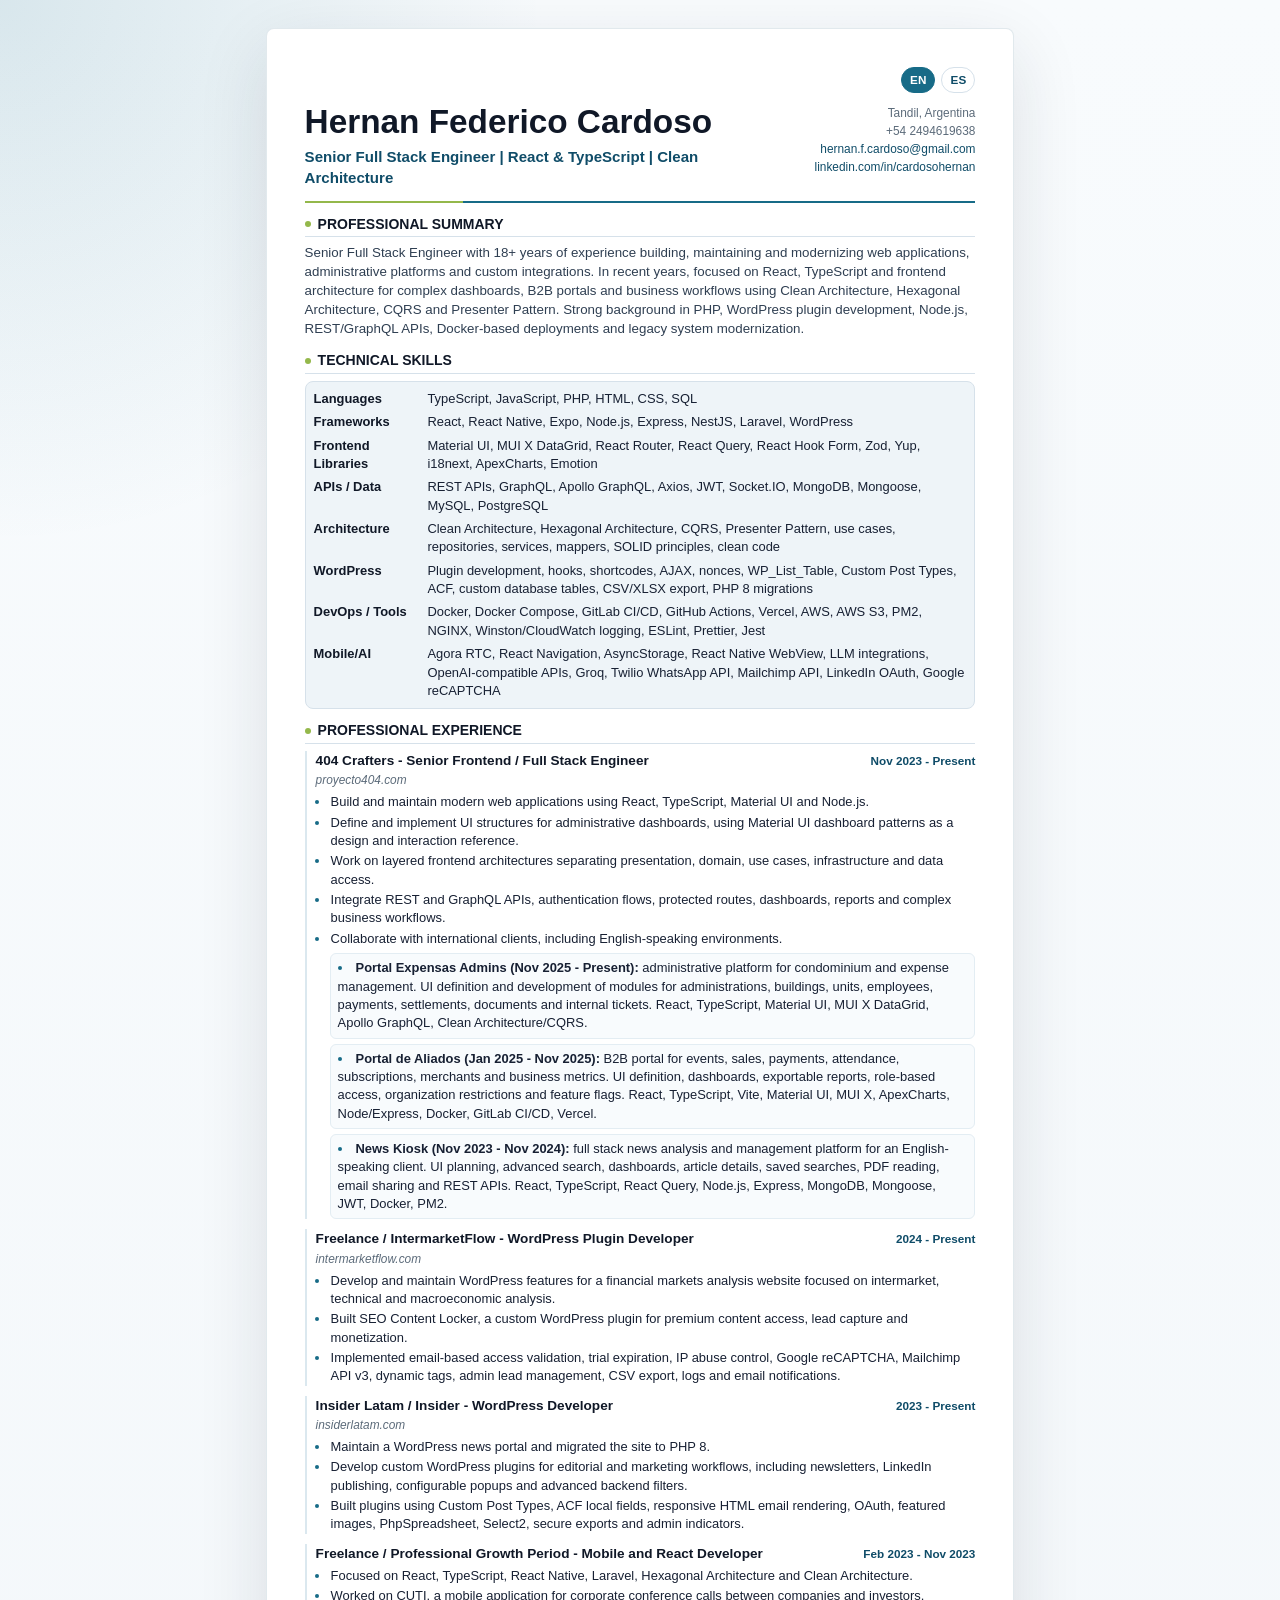
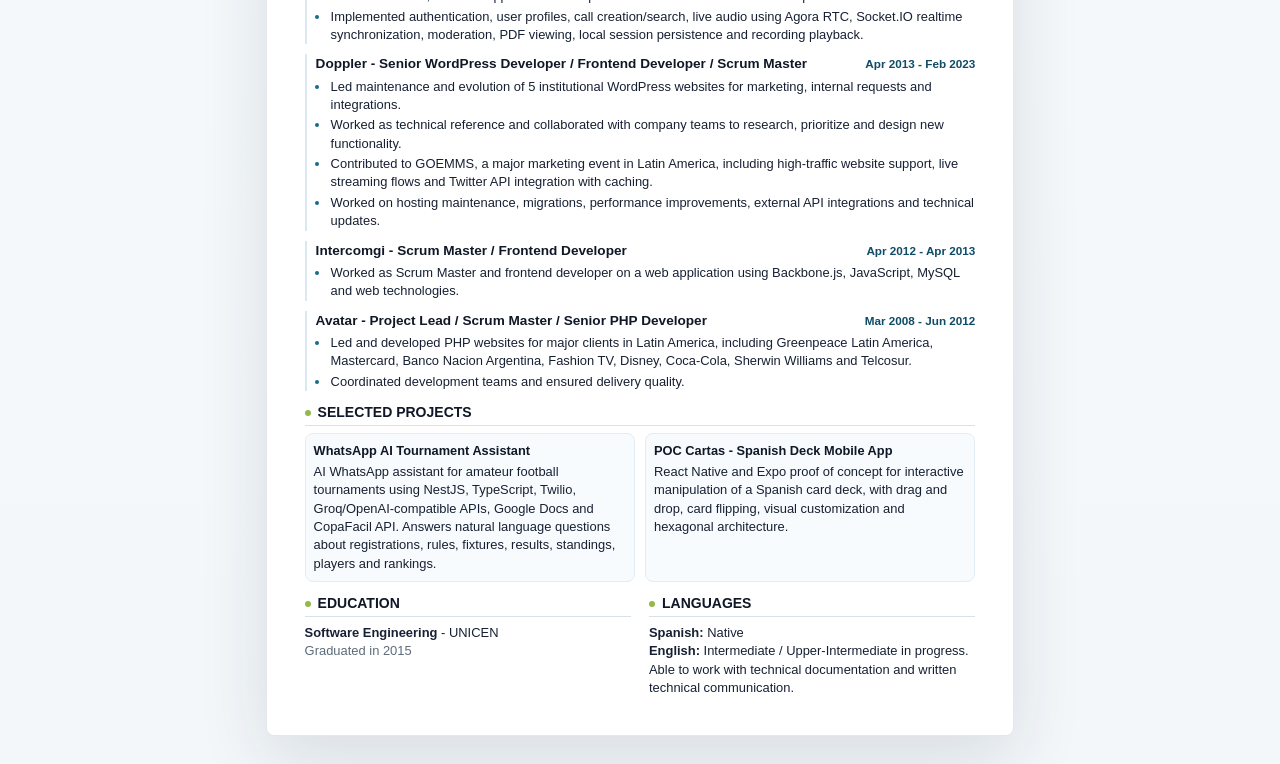
==== cv-hernan-cardoso-en.html @ 083e4ec3 "Move CV pages to root" ====
<!doctype html>
<html lang="en">
<head>
  <meta charset="utf-8">
  <meta name="viewport" content="width=device-width, initial-scale=1">
  <meta name="description" content="Hernan Federico Cardoso - Senior Full Stack Engineer focused on React, TypeScript and Clean Architecture.">
  <title>Hernan Federico Cardoso - Senior Full Stack Engineer</title>
  <link rel="alternate" hreflang="es" href="./cv-hernan-cardoso-es.html">
  <link rel="alternate" hreflang="en" href="./cv-hernan-cardoso-en.html">
  <style>
    :root {
      --ink: #172033;
      --muted: #5c6b7a;
      --soft: #eef4f8;
      --line: #d6e1ea;
      --accent: #176b87;
      --accent-strong: #0f4c68;
      --paper: #ffffff;
      --canvas: #f3f7fa;
    }

    @page {
      size: A4;
      margin: 13mm 12mm;
    }

    * {
      box-sizing: border-box;
    }

    body {
      margin: 0;
      color: var(--ink);
      background:
        radial-gradient(circle at top left, rgba(23, 107, 135, 0.14), transparent 34rem),
        linear-gradient(180deg, #f8fbfd 0%, var(--canvas) 100%);
      font-family: Inter, "Segoe UI", Arial, Helvetica, sans-serif;
      font-size: 9.7pt;
      line-height: 1.42;
    }

    h1,
    h2,
    h3,
    p {
      margin: 0;
    }

    a {
      color: var(--accent-strong);
      text-decoration: none;
    }

    a:hover {
      text-decoration: underline;
    }

    .page {
      max-width: 198mm;
      margin: 28px auto;
      padding: 10mm;
      background: var(--paper);
      border: 1px solid rgba(15, 76, 104, 0.12);
      border-radius: 8px;
      box-shadow: 0 22px 70px rgba(23, 32, 51, 0.12);
    }

    .language-switch {
      display: flex;
      justify-content: flex-end;
      gap: 6px;
      margin-bottom: 12px;
      font-size: 8.8pt;
      font-weight: 700;
    }

    .language-switch a,
    .language-switch span {
      display: inline-flex;
      align-items: center;
      justify-content: center;
      min-width: 34px;
      padding: 4px 8px;
      border: 1px solid var(--line);
      border-radius: 999px;
    }

    .language-switch span {
      color: #ffffff;
      background: var(--accent);
      border-color: var(--accent);
    }

    .language-switch a {
      color: var(--accent-strong);
      background: #ffffff;
    }

    .header {
      display: grid;
      grid-template-columns: 1fr auto;
      gap: 22px;
      padding: 0 0 12px;
      border-bottom: 2px solid var(--accent);
      position: relative;
    }

    .header::before {
      content: "";
      position: absolute;
      left: 0;
      bottom: -2px;
      width: 42mm;
      height: 2px;
      background: #94b84b;
    }

    .name {
      font-size: 25pt;
      line-height: 1;
      letter-spacing: 0;
      color: #101827;
      font-weight: 700;
    }

    .headline {
      margin-top: 7px;
      font-size: 11.3pt;
      color: var(--accent-strong);
      font-weight: 700;
    }

    .contact {
      min-width: 56mm;
      text-align: right;
      color: var(--muted);
      font-size: 8.9pt;
      line-height: 1.5;
    }

    .section {
      margin-top: 12px;
    }

    .section-title {
      display: flex;
      align-items: center;
      gap: 7px;
      margin-bottom: 7px;
      color: #101827;
      font-size: 10.5pt;
      font-weight: 700;
      text-transform: uppercase;
      letter-spacing: 0;
      border-bottom: 1px solid var(--line);
      padding-bottom: 2px;
    }

    .section-title::before {
      content: "";
      width: 6px;
      height: 6px;
      border-radius: 999px;
      background: #94b84b;
      flex: 0 0 auto;
    }

    .summary {
      color: #2f3f52;
      font-size: 10pt;
    }

    .skills {
      display: grid;
      grid-template-columns: 28mm 1fr;
      gap: 5px 8px;
      padding: 8px;
      background: var(--soft);
      border: 1px solid var(--line);
      border-radius: 8px;
    }

    .skill-label {
      color: #101827;
      font-weight: 700;
    }

    .job {
      margin-top: 10px;
      padding-left: 9px;
      border-left: 2px solid #dbe8ef;
      break-inside: avoid;
      page-break-inside: avoid;
    }

    .job:first-of-type {
      margin-top: 0;
    }

    .job-head {
      display: grid;
      grid-template-columns: 1fr auto;
      gap: 12px;
      align-items: baseline;
    }

    .job-title {
      color: #101827;
      font-size: 10.2pt;
      font-weight: 700;
    }

    .job-dates {
      color: var(--accent-strong);
      font-size: 8.8pt;
      white-space: nowrap;
      font-weight: 700;
    }

    .job-subtitle {
      margin-top: 2px;
      color: var(--muted);
      font-size: 8.9pt;
      font-style: italic;
    }

    ul {
      margin: 4px 0 0 14px;
      padding: 0;
    }

    li {
      margin: 2px 0;
      padding-left: 1px;
    }

    li::marker {
      color: var(--accent);
    }

    .project-list li {
      margin: 5px 0;
      padding: 5px 7px;
      background: #f8fbfd;
      border: 1px solid #e3edf3;
      border-radius: 6px;
      list-style-position: inside;
    }

    .compact-grid {
      display: grid;
      grid-template-columns: 1fr 1fr;
      gap: 10px;
    }

    .project-card {
      padding: 8px;
      background: #f8fbfd;
      border: 1px solid #e3edf3;
      border-radius: 8px;
      break-inside: avoid;
      page-break-inside: avoid;
    }

    .project-title {
      color: #101827;
      font-weight: 700;
      font-size: 9.6pt;
      margin-bottom: 3px;
    }

    .muted {
      color: var(--muted);
    }

    .footer-grid {
      display: grid;
      grid-template-columns: 1fr 1fr;
      gap: 18px;
    }

    @media (max-width: 760px) {
      body {
        background: var(--paper);
        font-size: 10.2pt;
      }

      .page {
        margin: 0;
        padding: 18px;
        border: 0;
        border-radius: 0;
        box-shadow: none;
      }

      .header,
      .job-head,
      .compact-grid,
      .footer-grid {
        grid-template-columns: 1fr;
      }

      .contact {
        min-width: 0;
        text-align: left;
      }

      .skills {
        grid-template-columns: 1fr;
      }

      .job-dates {
        white-space: normal;
      }

      .language-switch {
        justify-content: flex-start;
      }
    }

    @media print {
      body {
        background: #ffffff;
        print-color-adjust: exact;
        -webkit-print-color-adjust: exact;
        font-size: 9.2pt;
      }

      .page {
        max-width: none;
        margin: 0;
        padding: 0;
        border: 0;
        border-radius: 0;
        box-shadow: none;
      }

      .language-switch {
        display: none;
      }

      a {
        color: inherit;
      }

      .skills,
      .project-list li,
      .project-card {
        background: #ffffff;
      }
    }
  </style>
</head>
<body>
  <main class="page">
    <nav class="language-switch" aria-label="Language switcher">
      <span aria-current="page">EN</span>
      <a href="./cv-hernan-cardoso-es.html" hreflang="es">ES</a>
    </nav>

    <header class="header">
      <div>
        <h1 class="name">Hernan Federico Cardoso</h1>
        <p class="headline">Senior Full Stack Engineer | React &amp; TypeScript | Clean Architecture</p>
      </div>
      <div class="contact">
        Tandil, Argentina<br>
        +54 2494619638<br>
        <a href="mailto:hernan.f.cardoso@gmail.com">hernan.f.cardoso@gmail.com</a><br>
        <a href="https://www.linkedin.com/in/cardosohernan/">linkedin.com/in/cardosohernan</a>
      </div>
    </header>

    <section class="section">
      <h2 class="section-title">Professional Summary</h2>
      <p class="summary">Senior Full Stack Engineer with 18+ years of experience building, maintaining and modernizing web applications, administrative platforms and custom integrations. In recent years, focused on React, TypeScript and frontend architecture for complex dashboards, B2B portals and business workflows using Clean Architecture, Hexagonal Architecture, CQRS and Presenter Pattern. Strong background in PHP, WordPress plugin development, Node.js, REST/GraphQL APIs, Docker-based deployments and legacy system modernization.</p>
    </section>

    <section class="section">
      <h2 class="section-title">Technical Skills</h2>
      <div class="skills">
        <div class="skill-label">Languages</div>
        <div>TypeScript, JavaScript, PHP, HTML, CSS, SQL</div>

        <div class="skill-label">Frameworks</div>
        <div>React, React Native, Expo, Node.js, Express, NestJS, Laravel, WordPress</div>

        <div class="skill-label">Frontend Libraries</div>
        <div>Material UI, MUI X DataGrid, React Router, React Query, React Hook Form, Zod, Yup, i18next, ApexCharts, Emotion</div>

        <div class="skill-label">APIs / Data</div>
        <div>REST APIs, GraphQL, Apollo GraphQL, Axios, JWT, Socket.IO, MongoDB, Mongoose, MySQL, PostgreSQL</div>

        <div class="skill-label">Architecture</div>
        <div>Clean Architecture, Hexagonal Architecture, CQRS, Presenter Pattern, use cases, repositories, services, mappers, SOLID principles, clean code</div>

        <div class="skill-label">WordPress</div>
        <div>Plugin development, hooks, shortcodes, AJAX, nonces, WP_List_Table, Custom Post Types, ACF, custom database tables, CSV/XLSX export, PHP 8 migrations</div>

        <div class="skill-label">DevOps / Tools</div>
        <div>Docker, Docker Compose, GitLab CI/CD, GitHub Actions, Vercel, AWS, AWS S3, PM2, NGINX, Winston/CloudWatch logging, ESLint, Prettier, Jest</div>

        <div class="skill-label">Mobile/AI</div>
        <div>Agora RTC, React Navigation, AsyncStorage, React Native WebView, LLM integrations, OpenAI-compatible APIs, Groq, Twilio WhatsApp API, Mailchimp API, LinkedIn OAuth, Google reCAPTCHA</div>
      </div>
    </section>

    <section class="section">
      <h2 class="section-title">Professional Experience</h2>

      <article class="job">
        <div class="job-head">
          <h3 class="job-title">404 Crafters - Senior Frontend / Full Stack Engineer</h3>
          <div class="job-dates">Nov 2023 - Present</div>
        </div>
        <p class="job-subtitle">proyecto404.com</p>
        <ul>
          <li>Build and maintain modern web applications using React, TypeScript, Material UI and Node.js.</li>
          <li>Define and implement UI structures for administrative dashboards, using Material UI dashboard patterns as a design and interaction reference.</li>
          <li>Work on layered frontend architectures separating presentation, domain, use cases, infrastructure and data access.</li>
          <li>Integrate REST and GraphQL APIs, authentication flows, protected routes, dashboards, reports and complex business workflows.</li>
          <li>Collaborate with international clients, including English-speaking environments.</li>
        </ul>
        <ul class="project-list">
          <li><strong>Portal Expensas Admins (Nov 2025 - Present):</strong> administrative platform for condominium and expense management. UI definition and development of modules for administrations, buildings, units, employees, payments, settlements, documents and internal tickets. React, TypeScript, Material UI, MUI X DataGrid, Apollo GraphQL, Clean Architecture/CQRS.</li>
          <li><strong>Portal de Aliados (Jan 2025 - Nov 2025):</strong> B2B portal for events, sales, payments, attendance, subscriptions, merchants and business metrics. UI definition, dashboards, exportable reports, role-based access, organization restrictions and feature flags. React, TypeScript, Vite, Material UI, MUI X, ApexCharts, Node/Express, Docker, GitLab CI/CD, Vercel.</li>
          <li><strong>News Kiosk (Nov 2023 - Nov 2024):</strong> full stack news analysis and management platform for an English-speaking client. UI planning, advanced search, dashboards, article details, saved searches, PDF reading, email sharing and REST APIs. React, TypeScript, React Query, Node.js, Express, MongoDB, Mongoose, JWT, Docker, PM2.</li>
        </ul>
      </article>

      <article class="job">
        <div class="job-head">
          <h3 class="job-title">Freelance / IntermarketFlow - WordPress Plugin Developer</h3>
          <div class="job-dates">2024 - Present</div>
        </div>
        <p class="job-subtitle">intermarketflow.com</p>
        <ul>
          <li>Develop and maintain WordPress features for a financial markets analysis website focused on intermarket, technical and macroeconomic analysis.</li>
          <li>Built SEO Content Locker, a custom WordPress plugin for premium content access, lead capture and monetization.</li>
          <li>Implemented email-based access validation, trial expiration, IP abuse control, Google reCAPTCHA, Mailchimp API v3, dynamic tags, admin lead management, CSV export, logs and email notifications.</li>
        </ul>
      </article>

      <article class="job">
        <div class="job-head">
          <h3 class="job-title">Insider Latam / Insider - WordPress Developer</h3>
          <div class="job-dates">2023 - Present</div>
        </div>
        <p class="job-subtitle">insiderlatam.com</p>
        <ul>
          <li>Maintain a WordPress news portal and migrated the site to PHP 8.</li>
          <li>Develop custom WordPress plugins for editorial and marketing workflows, including newsletters, LinkedIn publishing, configurable popups and advanced backend filters.</li>
          <li>Built plugins using Custom Post Types, ACF local fields, responsive HTML email rendering, OAuth, featured images, PhpSpreadsheet, Select2, secure exports and admin indicators.</li>
        </ul>
      </article>

      <article class="job">
        <div class="job-head">
          <h3 class="job-title">Freelance / Professional Growth Period - Mobile and React Developer</h3>
          <div class="job-dates">Feb 2023 - Nov 2023</div>
        </div>
        <ul>
          <li>Focused on React, TypeScript, React Native, Laravel, Hexagonal Architecture and Clean Architecture.</li>
          <li>Worked on CUTI, a mobile application for corporate conference calls between companies and investors.</li>
          <li>Implemented authentication, user profiles, call creation/search, live audio using Agora RTC, Socket.IO realtime synchronization, moderation, PDF viewing, local session persistence and recording playback.</li>
        </ul>
      </article>

      <article class="job">
        <div class="job-head">
          <h3 class="job-title">Doppler - Senior WordPress Developer / Frontend Developer / Scrum Master</h3>
          <div class="job-dates">Apr 2013 - Feb 2023</div>
        </div>
        <ul>
          <li>Led maintenance and evolution of 5 institutional WordPress websites for marketing, internal requests and integrations.</li>
          <li>Worked as technical reference and collaborated with company teams to research, prioritize and design new functionality.</li>
          <li>Contributed to GOEMMS, a major marketing event in Latin America, including high-traffic website support, live streaming flows and Twitter API integration with caching.</li>
          <li>Worked on hosting maintenance, migrations, performance improvements, external API integrations and technical updates.</li>
        </ul>
      </article>

      <article class="job">
        <div class="job-head">
          <h3 class="job-title">Intercomgi - Scrum Master / Frontend Developer</h3>
          <div class="job-dates">Apr 2012 - Apr 2013</div>
        </div>
        <ul>
          <li>Worked as Scrum Master and frontend developer on a web application using Backbone.js, JavaScript, MySQL and web technologies.</li>
        </ul>
      </article>

      <article class="job">
        <div class="job-head">
          <h3 class="job-title">Avatar - Project Lead / Scrum Master / Senior PHP Developer</h3>
          <div class="job-dates">Mar 2008 - Jun 2012</div>
        </div>
        <ul>
          <li>Led and developed PHP websites for major clients in Latin America, including Greenpeace Latin America, Mastercard, Banco Nacion Argentina, Fashion TV, Disney, Coca-Cola, Sherwin Williams and Telcosur.</li>
          <li>Coordinated development teams and ensured delivery quality.</li>
        </ul>
      </article>
    </section>

    <section class="section">
      <h2 class="section-title">Selected Projects</h2>
      <div class="compact-grid">
        <div class="project-card">
          <p class="project-title">WhatsApp AI Tournament Assistant</p>
          <p>AI WhatsApp assistant for amateur football tournaments using NestJS, TypeScript, Twilio, Groq/OpenAI-compatible APIs, Google Docs and CopaFacil API. Answers natural language questions about registrations, rules, fixtures, results, standings, players and rankings.</p>
        </div>
        <div class="project-card">
          <p class="project-title">POC Cartas - Spanish Deck Mobile App</p>
          <p>React Native and Expo proof of concept for interactive manipulation of a Spanish card deck, with drag and drop, card flipping, visual customization and hexagonal architecture.</p>
        </div>
      </div>
    </section>

    <section class="section footer-grid">
      <div>
        <h2 class="section-title">Education</h2>
        <p><strong>Software Engineering</strong> - UNICEN</p>
        <p class="muted">Graduated in 2015</p>
      </div>
      <div>
        <h2 class="section-title">Languages</h2>
        <p><strong>Spanish:</strong> Native</p>
        <p><strong>English:</strong> Intermediate / Upper-Intermediate in progress. Able to work with technical documentation and written technical communication.</p>
      </div>
    </section>
  </main>
</body>
</html>
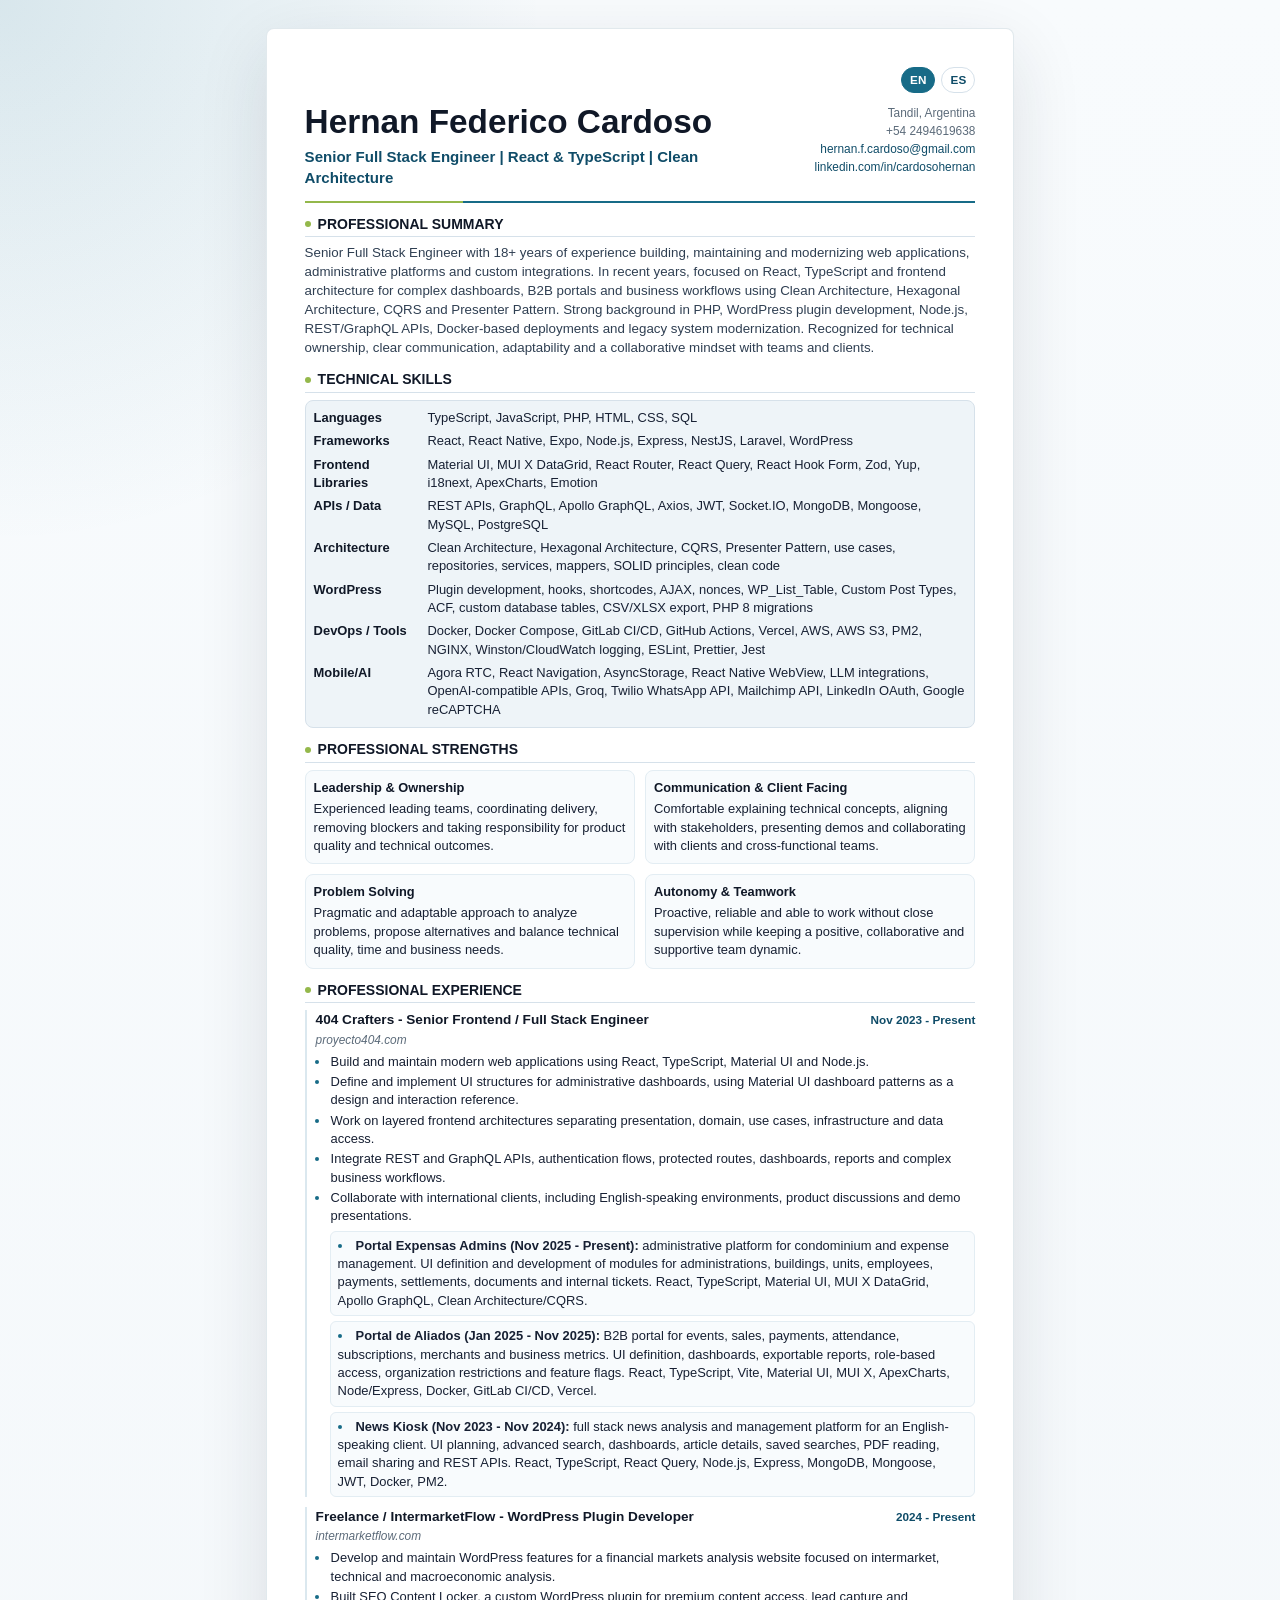
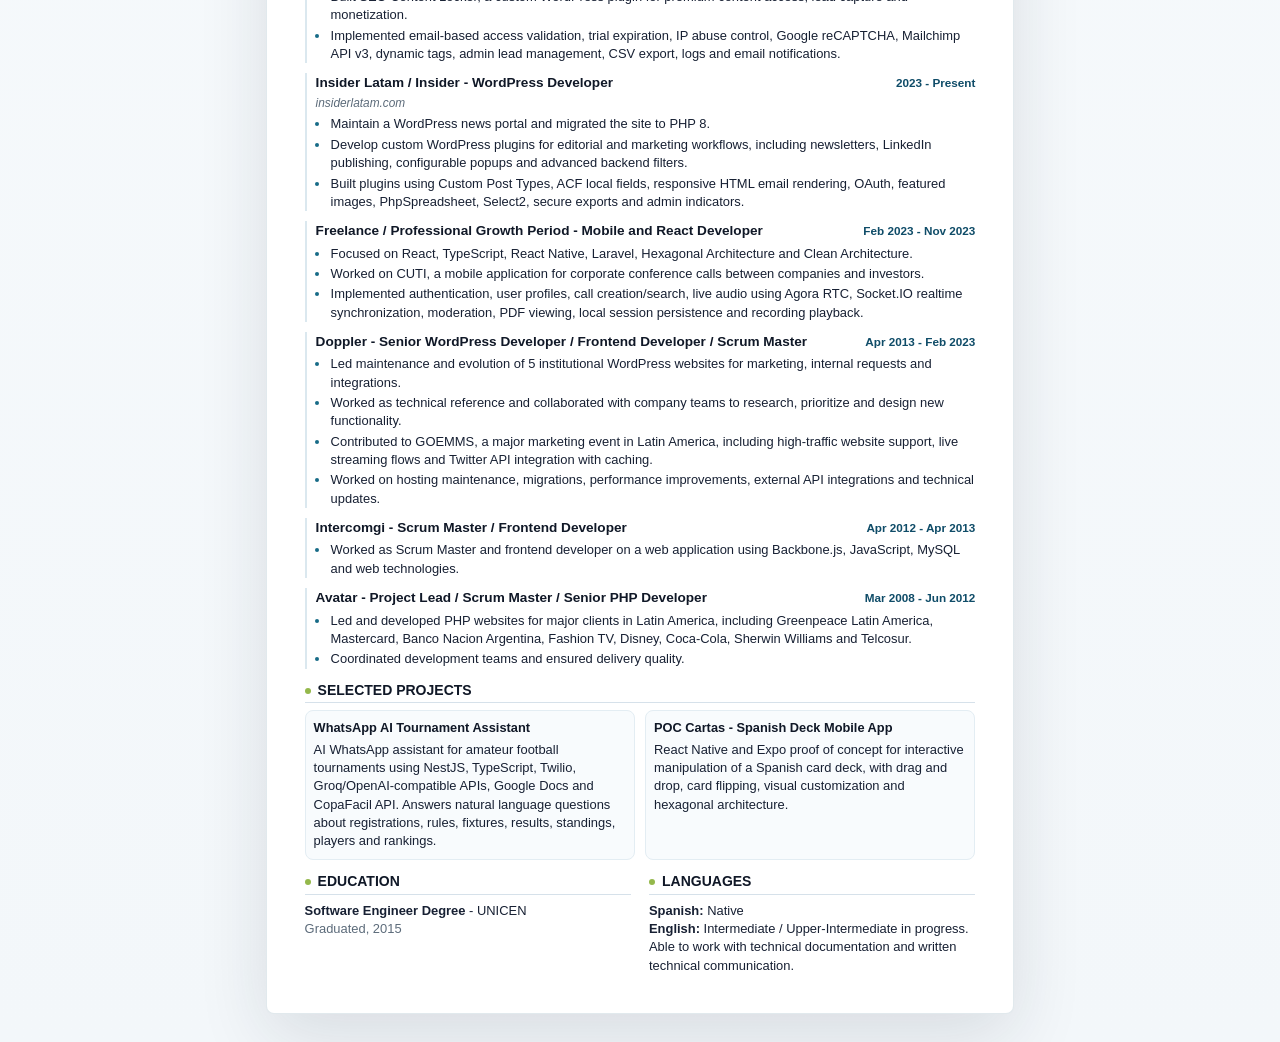
==== commit e8a23b15: "feat. add soft skills" ====
--- a/cv-hernan-cardoso-en.html
+++ b/cv-hernan-cardoso-en.html
@@ -373,7 +373,7 @@
 
     <section class="section">
       <h2 class="section-title">Professional Summary</h2>
-      <p class="summary">Senior Full Stack Engineer with 18+ years of experience building, maintaining and modernizing web applications, administrative platforms and custom integrations. In recent years, focused on React, TypeScript and frontend architecture for complex dashboards, B2B portals and business workflows using Clean Architecture, Hexagonal Architecture, CQRS and Presenter Pattern. Strong background in PHP, WordPress plugin development, Node.js, REST/GraphQL APIs, Docker-based deployments and legacy system modernization.</p>
+      <p class="summary">Senior Full Stack Engineer with 18+ years of experience building, maintaining and modernizing web applications, administrative platforms and custom integrations. In recent years, focused on React, TypeScript and frontend architecture for complex dashboards, B2B portals and business workflows using Clean Architecture, Hexagonal Architecture, CQRS and Presenter Pattern. Strong background in PHP, WordPress plugin development, Node.js, REST/GraphQL APIs, Docker-based deployments and legacy system modernization. Recognized for technical ownership, clear communication, adaptability and a collaborative mindset with teams and clients.</p>
     </section>
 
     <section class="section">
@@ -406,6 +406,28 @@
     </section>
 
     <section class="section">
+      <h2 class="section-title">Professional Strengths</h2>
+      <div class="compact-grid">
+        <div class="project-card">
+          <p class="project-title">Leadership &amp; Ownership</p>
+          <p>Experienced leading teams, coordinating delivery, removing blockers and taking responsibility for product quality and technical outcomes.</p>
+        </div>
+        <div class="project-card">
+          <p class="project-title">Communication &amp; Client Facing</p>
+          <p>Comfortable explaining technical concepts, aligning with stakeholders, presenting demos and collaborating with clients and cross-functional teams.</p>
+        </div>
+        <div class="project-card">
+          <p class="project-title">Problem Solving</p>
+          <p>Pragmatic and adaptable approach to analyze problems, propose alternatives and balance technical quality, time and business needs.</p>
+        </div>
+        <div class="project-card">
+          <p class="project-title">Autonomy &amp; Teamwork</p>
+          <p>Proactive, reliable and able to work without close supervision while keeping a positive, collaborative and supportive team dynamic.</p>
+        </div>
+      </div>
+    </section>
+
+    <section class="section">
       <h2 class="section-title">Professional Experience</h2>
 
       <article class="job">
@@ -419,7 +441,7 @@
           <li>Define and implement UI structures for administrative dashboards, using Material UI dashboard patterns as a design and interaction reference.</li>
           <li>Work on layered frontend architectures separating presentation, domain, use cases, infrastructure and data access.</li>
           <li>Integrate REST and GraphQL APIs, authentication flows, protected routes, dashboards, reports and complex business workflows.</li>
-          <li>Collaborate with international clients, including English-speaking environments.</li>
+          <li>Collaborate with international clients, including English-speaking environments, product discussions and demo presentations.</li>
         </ul>
         <ul class="project-list">
           <li><strong>Portal Expensas Admins (Nov 2025 - Present):</strong> administrative platform for condominium and expense management. UI definition and development of modules for administrations, buildings, units, employees, payments, settlements, documents and internal tickets. React, TypeScript, Material UI, MUI X DataGrid, Apollo GraphQL, Clean Architecture/CQRS.</li>
@@ -518,8 +540,8 @@
     <section class="section footer-grid">
       <div>
         <h2 class="section-title">Education</h2>
-        <p><strong>Software Engineering</strong> - UNICEN</p>
-        <p class="muted">Graduated in 2015</p>
+        <p><strong>Software Engineer Degree</strong> - UNICEN</p>
+        <p class="muted">Graduated, 2015</p>
       </div>
       <div>
         <h2 class="section-title">Languages</h2>
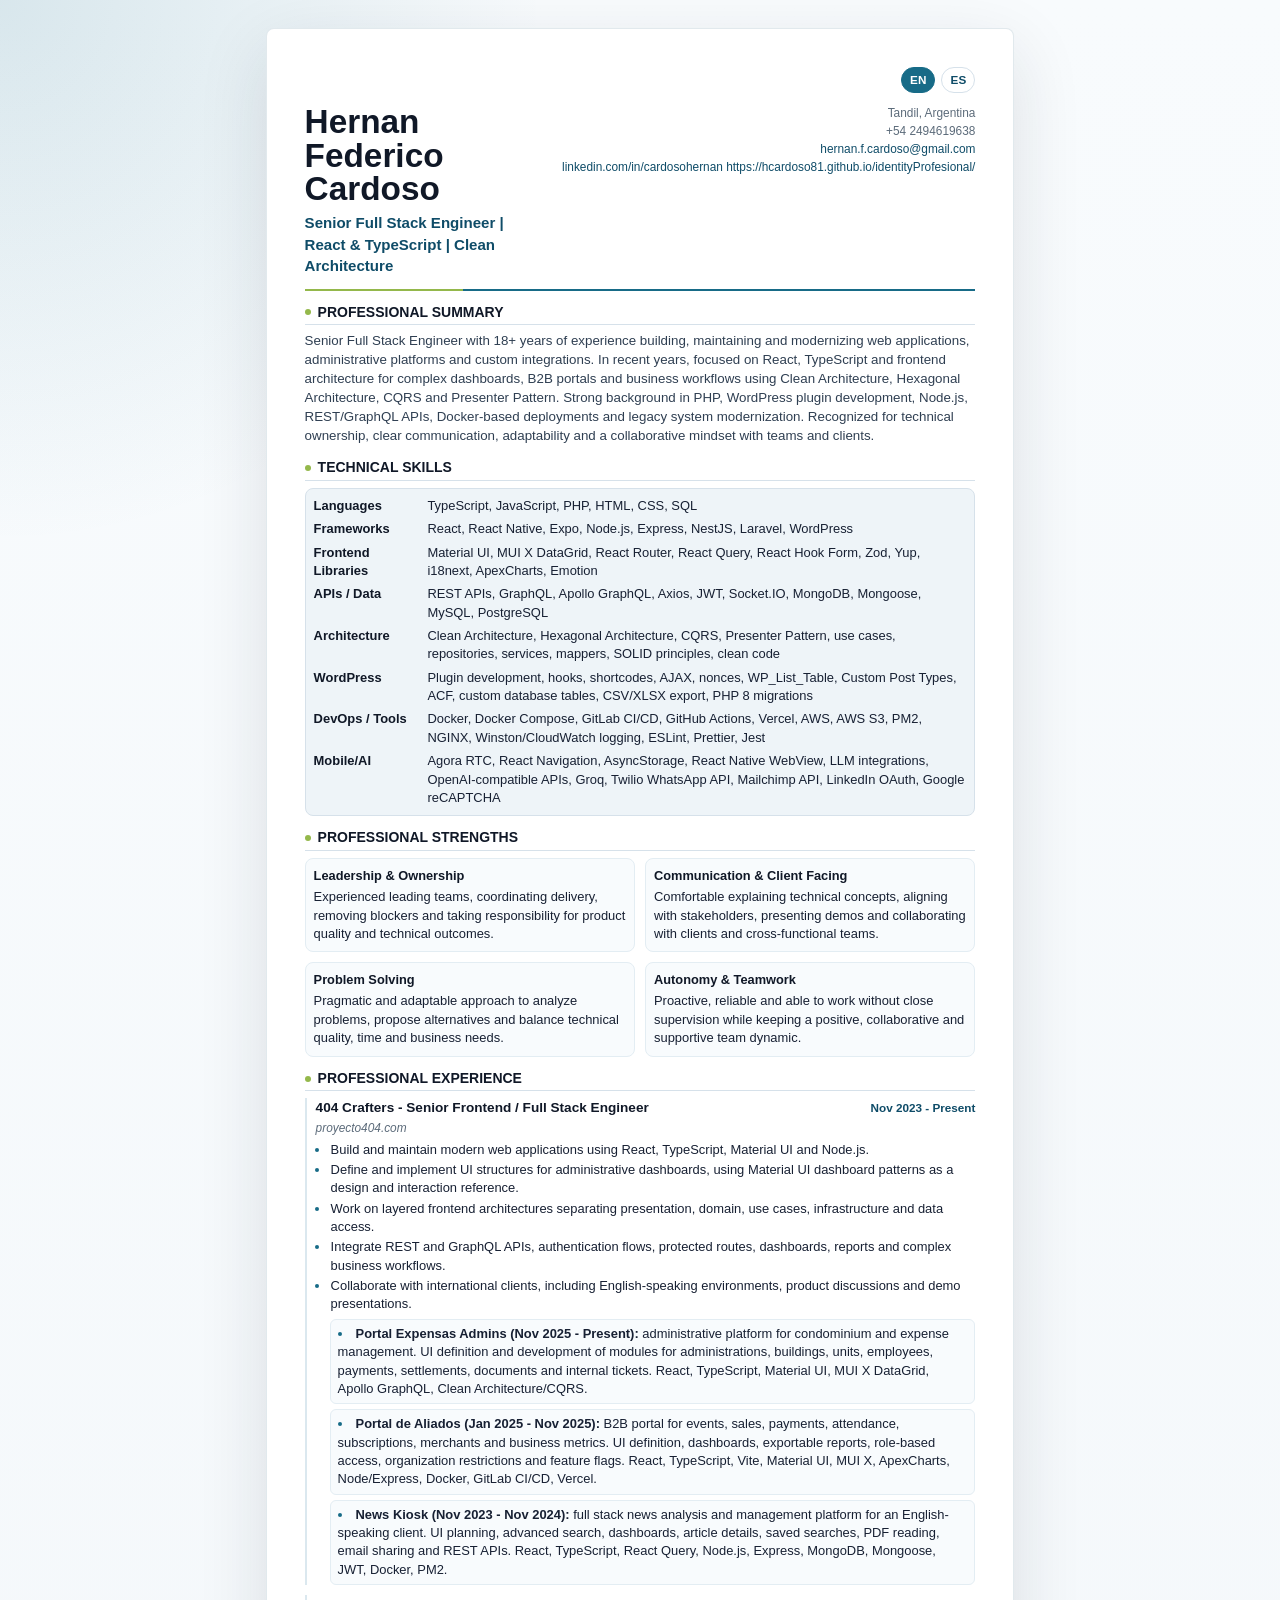
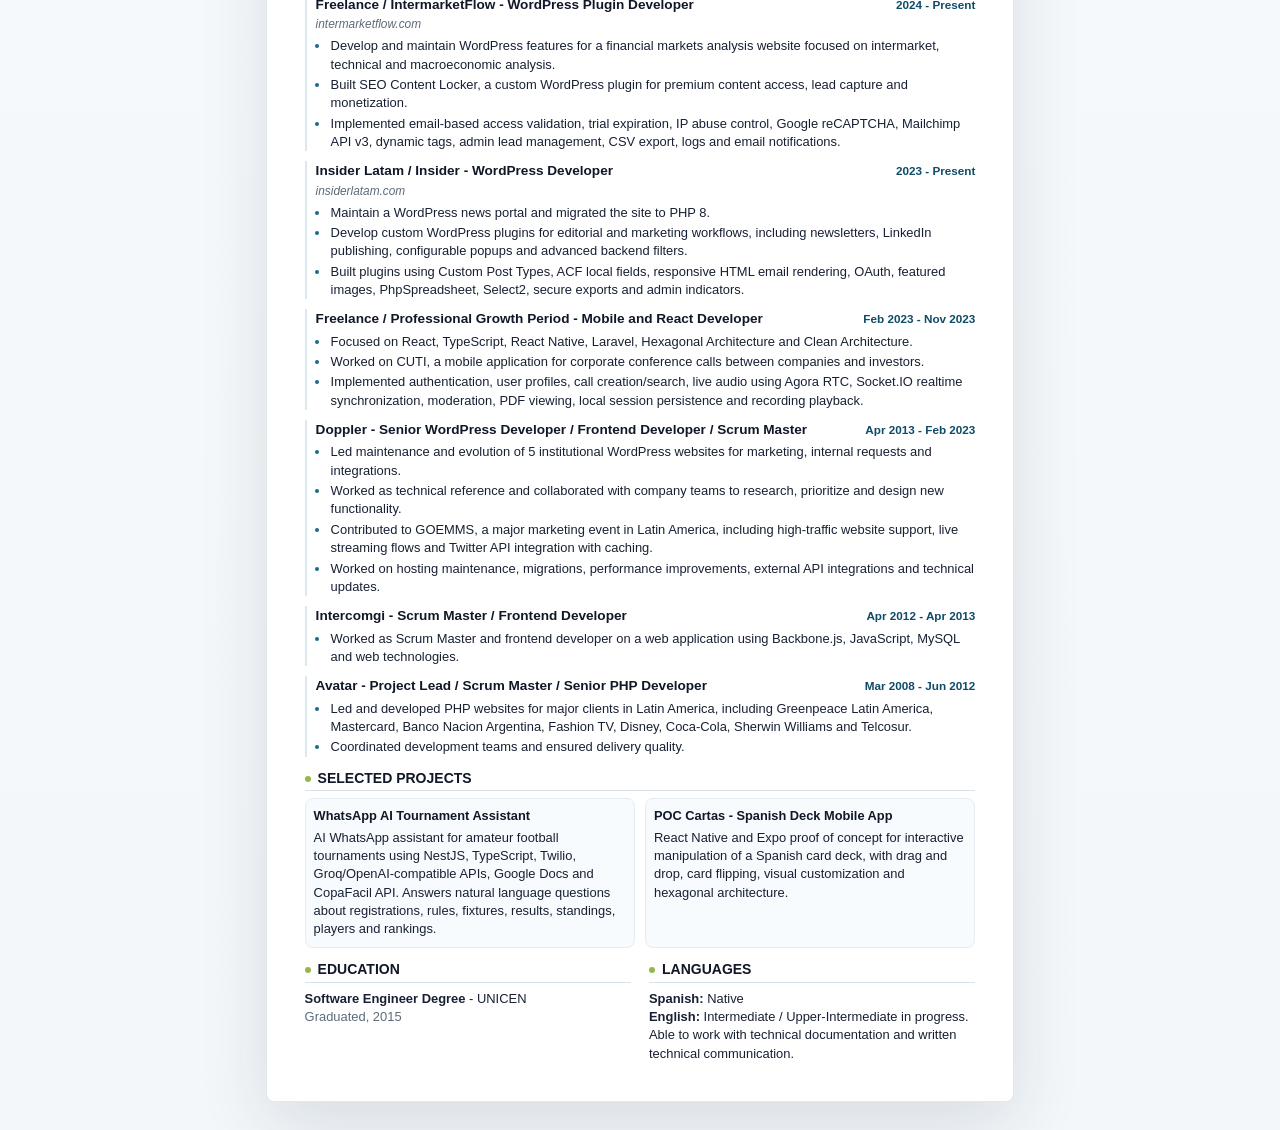
==== commit 5e662cc2: "feat. add link to online cv" ====
--- a/cv-hernan-cardoso-en.html
+++ b/cv-hernan-cardoso-en.html
@@ -368,6 +368,7 @@
         +54 2494619638<br>
         <a href="mailto:hernan.f.cardoso@gmail.com">hernan.f.cardoso@gmail.com</a><br>
         <a href="https://www.linkedin.com/in/cardosohernan/">linkedin.com/in/cardosohernan</a>
+        <a href="https://hcardoso81.github.io/identityProfesional/">https://hcardoso81.github.io/identityProfesional/</a>
       </div>
     </header>
 
